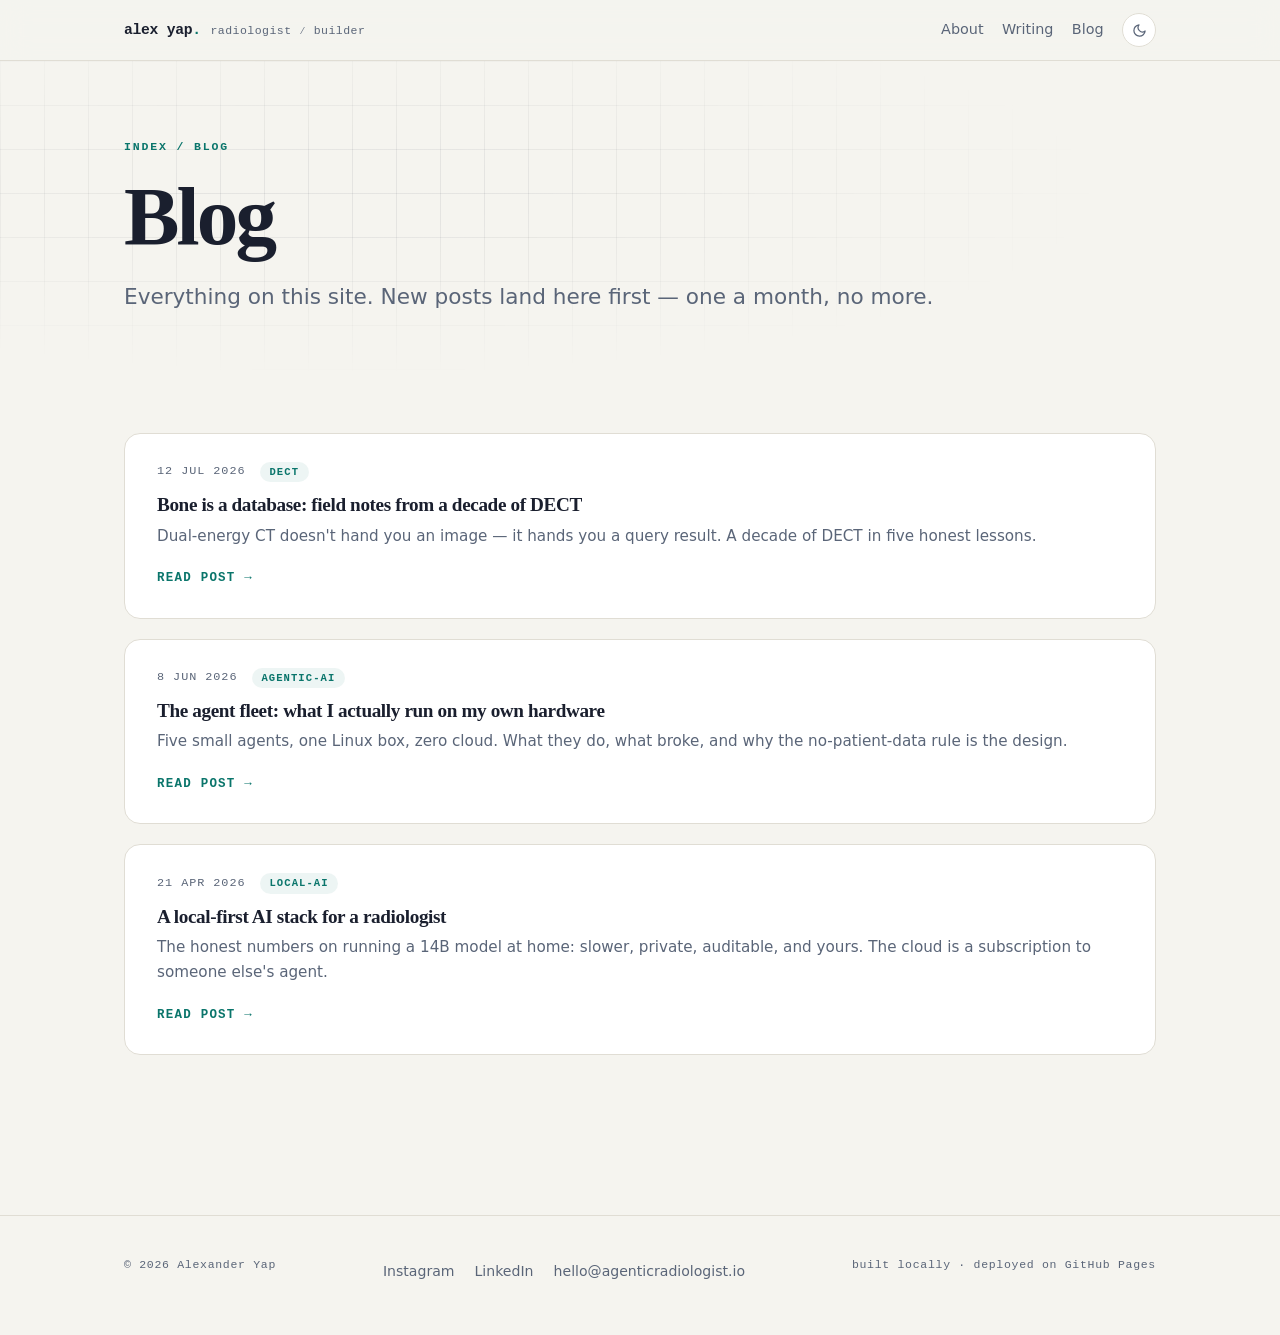
==== blog.html @ a1c874b1 "site: baseline before redesign Snapshot of the live agenticradiologist.io site before the rebuild: c" ====
<!doctype html>
<html lang="en">
<head>
  <meta charset="utf-8">
  <meta name="viewport" content="width=device-width, initial-scale=1">
  <title>Blog — Alexander Yap</title>
  <meta name="description" content="All posts from Alexander Yap: agentic & local-first AI, healthcare & radiology AI, and the journey between two careers.">
  <link rel="icon" href="data:image/svg+xml,%3Csvg xmlns='http://www.w3.org/2000/svg' viewBox='0 0 64 64'%3E%3Crect width='64' height='64' rx='14' fill='%232dd4bf'/%3E%3Ctext x='32' y='44' font-family='monospace' font-size='38' font-weight='700' text-anchor='middle' fill='%230b1220'%3Ea%3C/text%3E%3C/svg%3E">
  <script>
    (function () {
      var t = localStorage.getItem("theme") || (matchMedia("(prefers-color-scheme: dark)").matches ? "dark" : "light");
      document.documentElement.dataset.theme = t;
    })();
  </script>
  <link rel="stylesheet" href="assets/styles.css">
</head>
<body>
  <div class="scroll-progress" aria-hidden="true"></div>
  <a class="skip" href="#main">Skip to content</a>

  <header class="nav">
    <div class="container nav-inner">
      <a class="brand" href="index.html">alex yap<span class="t">.</span><span class="brand-sub">radiologist ∕ builder</span></a>
      <nav class="nav-links" aria-label="Primary">
        <a href="index.html#about">About</a>
        <a href="index.html#writing">Writing</a>
        <a href="blog.html">Blog</a>
        <button class="theme-btn" type="button" aria-label="Toggle color theme">
          <svg class="icon-sun" width="15" height="15" viewBox="0 0 24 24" fill="none" stroke="currentColor" stroke-width="2" stroke-linecap="round" aria-hidden="true"><circle cx="12" cy="12" r="4"/><path d="M12 2v2m0 16v2M4.9 4.9l1.4 1.4m11.4 11.4 1.4 1.4M2 12h2m16 0h2M4.9 19.1l1.4-1.4m11.4-11.4 1.4-1.4"/></svg>
          <svg class="icon-moon" width="15" height="15" viewBox="0 0 24 24" fill="none" stroke="currentColor" stroke-width="2" stroke-linecap="round" stroke-linejoin="round" aria-hidden="true"><path d="M21 12.8A9 9 0 1 1 11.2 3a7 7 0 0 0 9.8 9.8Z"/></svg>
        </button>
      </nav>
    </div>
  </header>

  <main id="main">
    <section class="hero hero-sm">
      <div class="container">
        <p class="label reveal">index / blog</p>
        <h1 class="reveal" style="--d:.05s">Blog</h1>
        <p class="lede reveal" style="--d:.1s">Everything on this site. New posts land here first — one a month, no more.</p>
      </div>
    </section>

    <section class="section" style="padding-top: 2rem;">
      <div class="container">
        <div class="post-grid" id="post-grid" data-posts="all"></div>
      </div>
    </section>
  </main>

  <footer class="footer">
    <div class="container footer-inner">
      <p class="colophon">© <span id="year">2026</span> Alexander Yap</p>
      <nav class="footer-links" aria-label="Elsewhere">
        <a href="https://instagram.com/agenticjourney" target="_blank" rel="me">Instagram</a>
        <a href="https://www.linkedin.com/in/alexanderyaprad/" target="_blank" rel="noopener">LinkedIn</a>
        <a href="mailto:hello@agenticradiologist.io">hello@agenticradiologist.io</a>
      </nav>
      <p class="colophon">built locally · deployed on GitHub Pages</p>
    </div>
  </footer>

  <script src="assets/script.js"></script>
</body>
</html>
---- assets/styles.css ----
/* agenticradiologist.io — cinematic editorial theme
   System fonts, no dependencies. Light/dark via data-theme (set before paint). */

/* ================================================================
   1. TOKENS
   ================================================================ */
:root {
  --bg:            #f5f4ef;
  --surface:       #ffffff;
  --surface-2:     #edecea;
  --text:          #1a1f2e;
  --muted:         #5a6578;
  --border:        #e0ddd4;
  --accent:        #0a756b;
  --on-accent:     #f5f4ef;
  --accent-soft:   rgba(10,117,107,0.07);
  --grid:          rgba(26,31,46,0.07);
  --shadow-sm:     0 1px 3px rgba(16,24,40,0.06), 0 4px 12px rgba(16,24,40,0.04);
  --shadow:        0 4px 8px rgba(16,24,40,0.05), 0 12px 32px rgba(16,24,40,0.08);
  --shadow-lg:     0 8px 16px rgba(16,24,40,0.06), 0 24px 48px rgba(16,24,40,0.10);
  --glow:          0 0 0 1px rgba(10,117,107,0.10), 0 4px 24px rgba(10,117,107,0.06);
  --serif:         "Iowan Old Style","Palatino Linotype",Palatino,Georgia,"Times New Roman",serif;
  --sans:          Inter,system-ui,-apple-system,"Segoe UI",Roboto,sans-serif;
  --mono:          "JetBrains Mono",ui-monospace,"SF Mono",SFMono-Regular,Menlo,Consolas,monospace;
  color-scheme:    light;
}
:root[data-theme="dark"] {
  --bg:            #090e18;
  --surface:       #0f1624;
  --surface-2:     #0c1220;
  --text:          #e4eaf4;
  --muted:         #8899b0;
  --border:        #1e2d48;
  --accent:        #2dd4bf;
  --on-accent:     #041f1a;
  --accent-soft:   rgba(45,212,191,0.08);
  --grid:          rgba(136,153,176,0.10);
  --shadow-sm:     0 1px 4px rgba(0,0,0,0.20), 0 4px 12px rgba(0,0,0,0.15);
  --shadow:        0 4px 8px rgba(0,0,0,0.20), 0 12px 32px rgba(0,0,0,0.25);
  --shadow-lg:     0 8px 16px rgba(0,0,0,0.25), 0 24px 48px rgba(0,0,0,0.30);
  --glow:          0 0 0 1px rgba(45,212,191,0.12), 0 4px 24px rgba(45,212,191,0.06);
  color-scheme:    dark;
}

/* ================================================================
   2. BASE
   ================================================================ */
*,*::before,*::after { box-sizing: border-box; }
html { -webkit-text-size-adjust: 100%; }
body {
  margin: 0;
  background: var(--bg);
  color: var(--text);
  font: 16px/1.65 var(--sans);
  -webkit-font-smoothing: antialiased;
  -moz-osx-font-smoothing: grayscale;
  overflow-x: hidden;
}
h1,h2,h3 { font-family: var(--serif); font-weight: 600; line-height: 1.12; letter-spacing: -0.02em; margin: 0 0 0.6em; }
h1 { font-size: clamp(2.8rem,7.5vw,5.2rem); font-weight: 700; letter-spacing: -0.035em; }
h2 { font-size: clamp(1.7rem,3.8vw,2.5rem); }
h3 { font-size: 1.2rem; }
p  { margin: 0 0 1.1em; }
a  { color: var(--accent); }
::selection { background: var(--accent); color: var(--on-accent); }
:focus-visible { outline: 2px solid var(--accent); outline-offset: 3px; border-radius: 4px; }

.container { max-width: 1080px; margin-inline: auto; padding-inline: 1.5rem; }
.narrow    { max-width: 720px; }
.label {
  font: 600 0.72rem/1 var(--mono);
  letter-spacing: 0.16em; text-transform: uppercase;
  color: var(--accent); margin: 0 0 1.1rem;
}
.accent { color: var(--accent); }

/* ================================================================
   3. SCROLL PROGRESS
   ================================================================ */
.scroll-progress {
  position: fixed; top: 0; left: 0;
  width: 100%; height: 3px;
  background: var(--accent);
  transform-origin: left;
  transform: scaleX(0);
  z-index: 200;
  pointer-events: none;
}

/* ================================================================
   4. SKIP LINK
   ================================================================ */
.skip {
  position: absolute; left: -999px; top: 0; z-index: 300;
  background: var(--accent); color: var(--on-accent);
  padding: 0.6rem 1rem; border-radius: 0 0 8px 0;
  text-decoration: none; font-weight: 600;
}
.skip:focus { left: 0; }

/* ================================================================
   5. NAV
   ================================================================ */
.nav {
  position: sticky; top: 0; z-index: 20;
  background: color-mix(in srgb, var(--bg) 82%, transparent);
  backdrop-filter: blur(14px) saturate(1.3);
  -webkit-backdrop-filter: blur(14px) saturate(1.3);
  border-bottom: 1px solid var(--border);
}
.nav-inner {
  display: flex; align-items: center; justify-content: space-between;
  gap: 1rem; height: 60px;
}
.brand {
  font: 600 0.92rem/1 var(--mono);
  color: var(--text); text-decoration: none; letter-spacing: -0.02em;
}
.brand .t { color: var(--accent); }
.brand-sub {
  font: 400 0.72rem/1 var(--mono); color: var(--muted);
  margin-left: 0.6rem; letter-spacing: 0.04em;
}
.nav-links { display: flex; align-items: center; gap: 1.15rem; }
.nav-links a {
  color: var(--muted); text-decoration: none; font-size: 0.9rem;
  transition: color 0.18s ease;
}
.nav-links a:hover { color: var(--text); }
.theme-btn {
  display: grid; place-items: center;
  width: 34px; height: 34px;
  background: var(--surface); color: var(--muted);
  border: 1px solid var(--border); border-radius: 999px;
  cursor: pointer;
  transition: color 0.18s ease, border-color 0.18s ease, box-shadow 0.18s ease;
}
.theme-btn:hover { color: var(--accent); border-color: var(--accent); box-shadow: var(--glow); }
:root[data-theme="dark"] .icon-sun  { display: block; }
:root[data-theme="dark"] .icon-moon { display: none; }
:root:not([data-theme="dark"]) .icon-sun { display: none; }

/* ================================================================
   6. HERO — full viewport, cinematic entrance
   ================================================================ */
.hero {
  position: relative;
  min-height: 100dvh; min-height: 100vh;
  display: flex; align-items: center;
  padding: 6rem 0; overflow: hidden;
}
.hero::before {
  content: "";
  position: absolute; inset: 0; pointer-events: none;
  background-image:
    linear-gradient(var(--grid) 1px, transparent 1px),
    linear-gradient(90deg, var(--grid) 1px, transparent 1px);
  background-size: 44px 44px;
  -webkit-mask-image: radial-gradient(75% 70% at 28% 38%, #000 15%, transparent 78%);
  mask-image: radial-gradient(75% 70% at 28% 38%, #000 15%, transparent 78%);
}
.hero > .container { position: relative; }
.hero h1 { margin-bottom: 1rem; }
.hero h1 .accent {
  text-shadow: 0 0 40px color-mix(in srgb, var(--accent) 45%, transparent);
}
.hero .lede {
  font-size: clamp(1.1rem,2.2vw,1.35rem);
  color: var(--muted); max-width: 54ch;
  margin-bottom: 2.4rem;
}
.hero-ctas { display: flex; flex-wrap: wrap; gap: 0.75rem; margin-bottom: 2.2rem; }
.hero-meta {
  font: 500 0.74rem/1.6 var(--mono);
  letter-spacing: 0.08em; text-transform: uppercase;
  color: var(--muted); margin: 0;
}
.cursor { color: var(--accent); }

/* hero entrance keyframes */
.hero-anim {
  opacity: 0;
  will-change: opacity, transform, filter;
  animation: heroFadeIn 0.8s cubic-bezier(0.22,1,0.36,1) var(--d, 0s) both;
}
@keyframes heroFadeIn {
  from { opacity: 0; transform: translateY(28px); filter: blur(6px); }
  to   { opacity: 1; transform: none;           filter: none; }
}

.hero-sm { min-height: auto; display: block; padding: 5rem 0 3rem; }
.hero-sm .lede { max-width: 60ch; }

/* ================================================================
   7. BUTTONS
   ================================================================ */
.btn {
  display: inline-flex; align-items: center; gap: 0.5rem;
  font: 600 0.95rem/1 var(--sans);
  padding: 0.8rem 1.35rem; border-radius: 12px;
  border: 1px solid transparent; cursor: pointer; text-decoration: none;
  transition: transform 0.2s cubic-bezier(0.22,1,0.36,1),
              box-shadow 0.2s ease,
              background 0.2s ease,
              border-color 0.2s ease;
}
.btn:active { transform: translateY(1px) scale(0.98); }
.btn-primary {
  background: var(--accent); color: var(--on-accent);
  box-shadow: 0 2px 8px color-mix(in srgb, var(--accent) 25%, transparent);
}
.btn-primary:hover {
  transform: translateY(-2px);
  box-shadow: 0 4px 20px color-mix(in srgb, var(--accent) 40%, transparent),
              0 0 40px color-mix(in srgb, var(--accent) 15%, transparent);
}
.btn-ghost {
  background: transparent; color: var(--text);
  border-color: var(--border);
}
.btn-ghost:hover {
  border-color: var(--accent); color: var(--accent);
  transform: translateY(-2px);
  box-shadow: var(--glow);
}
.btn:disabled { opacity: 0.5; cursor: wait; }

/* ================================================================
   8. SECTIONS
   ================================================================ */
.section { padding: 8rem 0; }
.section.alt {
  background: var(--surface-2);
  border-block: 1px solid var(--border);
}
.section-head { max-width: 640px; margin-bottom: 3rem; }

/* ================================================================
   9. CARDS
   ================================================================ */
.grid   { display: grid; gap: 1.5rem; }
.grid-2 { grid-template-columns: repeat(2, 1fr); }
.grid-3 { grid-template-columns: repeat(3, 1fr); }

.card {
  background: var(--surface);
  border: 1px solid var(--border);
  border-radius: 16px;
  padding: 2rem;
  transform-style: preserve-3d;
  transition: transform 0.3s cubic-bezier(0.22,1,0.36,1),
              box-shadow 0.3s ease,
              border-color 0.3s ease;
}
.card:hover {
  transform: translateY(-6px);
  box-shadow: var(--shadow-lg);
  border-color: color-mix(in srgb, var(--accent) 40%, var(--border));
}
.card .num {
  font: 600 0.72rem/1 var(--mono);
  letter-spacing: 0.14em; color: var(--accent);
  display: block; margin-bottom: 1rem;
}
.card p { color: var(--muted); font-size: 0.95rem; margin: 0; }

/* ================================================================
   10. SELECTED WORK
   ================================================================ */
.work-grid {
  display: grid; gap: 1.5rem;
  grid-template-columns: repeat(auto-fill, minmax(270px, 1fr));
}
.work {
  display: flex; flex-direction: column;
  background: var(--surface);
  border: 1px solid var(--border);
  border-radius: 16px;
  padding: 1.75rem;
  color: inherit; text-decoration: none;
  transform-style: preserve-3d;
  transition: transform 0.3s cubic-bezier(0.22,1,0.36,1),
              box-shadow 0.3s ease,
              border-color 0.3s ease;
}
.work:hover {
  transform: translateY(-6px);
  box-shadow: var(--shadow-lg);
  border-color: color-mix(in srgb, var(--accent) 40%, var(--border));
}
.work .num {
  font: 600 0.72rem/1 var(--mono);
  letter-spacing: 0.14em; color: var(--accent);
  display: block; margin-bottom: 0.9rem;
}
.work h3 { margin: 0 0 0.5rem; }
.work p  { color: var(--muted); font-size: 0.95rem; flex: 1; margin: 0 0 1.2rem; }
.work .visit {
  font: 600 0.76rem/1 var(--mono);
  letter-spacing: 0.06em; color: var(--accent);
}

/* ================================================================
   11. POST CARDS
   ================================================================ */
.post-grid { display: grid; gap: 1.25rem; }
.post {
  display: block;
  background: var(--surface);
  border: 1px solid var(--border);
  border-radius: 16px;
  padding: 1.75rem 2rem;
  color: inherit; text-decoration: none;
  transition: transform 0.3s cubic-bezier(0.22,1,0.36,1),
              box-shadow 0.3s ease,
              border-color 0.3s ease,
              border-left-color 0.3s ease;
}
.post:hover {
  transform: translateY(-4px);
  box-shadow: var(--shadow-lg);
  border-color: color-mix(in srgb, var(--accent) 40%, var(--border));
}
.post-meta { display: flex; align-items: center; gap: 0.9rem; margin-bottom: 0.75rem; }
.post-meta time {
  font: 500 0.74rem/1 var(--mono);
  letter-spacing: 0.08em; text-transform: uppercase;
  color: var(--muted);
}
.post h3 { margin-bottom: 0.5rem; }
.post h3 .t:hover { text-decoration: underline; text-underline-offset: 3px; }
.post .excerpt { color: var(--muted); font-size: 0.95rem; margin: 0 0 0.9rem; }
.post .read {
  font: 600 0.78rem/1 var(--mono);
  letter-spacing: 0.1em; text-transform: uppercase;
  color: var(--accent);
}

.tag {
  font: 600 0.66rem/1 var(--mono);
  letter-spacing: 0.1em; text-transform: uppercase;
  color: var(--accent); background: var(--accent-soft);
  padding: 0.3rem 0.6rem; border-radius: 999px;
  white-space: nowrap;
}

.grid-empty, .grid-error {
  font: 500 0.85rem/1.6 var(--mono); color: var(--muted);
  border: 1px dashed var(--border); border-radius: 12px;
  padding: 1.5rem; text-align: center;
}

.all-posts {
  display: inline-block; margin-top: 2.5rem;
  font-weight: 600;
  transition: color 0.18s ease;
}
.all-posts:hover { color: var(--text); }

/* ================================================================
   12. NEWSLETTER
   ================================================================ */
.signup {
  background: var(--surface);
  border: 1px solid var(--border);
  border-radius: 20px;
  padding: 3rem;
  max-width: 640px;
  transition: box-shadow 0.3s ease;
}
.signup:hover { box-shadow: var(--glow); }
.signup h2 { margin-bottom: 0.4rem; }
.signup .sub { color: var(--muted); font-size: 0.95rem; margin-bottom: 1.6rem; }
.signup-form { display: flex; gap: 0.6rem; flex-wrap: wrap; }
.signup-form input[type="email"] {
  flex: 1; min-width: 200px;
  background: var(--bg); color: var(--text);
  border: 1px solid var(--border); border-radius: 12px;
  padding: 0.8rem 1.1rem; font: inherit;
  transition: border-color 0.2s ease, box-shadow 0.2s ease;
}
.signup-form input[type="email"]:focus {
  border-color: var(--accent); outline: none;
  box-shadow: 0 0 0 3px color-mix(in srgb, var(--accent) 15%, transparent);
}
.signup-msg {
  min-height: 1.5rem; margin: 1rem 0 0;
  font: 500 0.82rem/1.5 var(--mono);
  color: var(--accent);
}

/* ================================================================
   13. FOOTER
   ================================================================ */
.footer { border-top: 1px solid var(--border); padding: 2.5rem 0 3rem; margin-top: 2rem; }
.footer-inner {
  display: flex; flex-wrap: wrap; gap: 1rem;
  align-items: center; justify-content: space-between;
}
.footer a { color: var(--muted); text-decoration: none; font-size: 0.88rem; transition: color 0.18s; }
.footer a:hover { color: var(--accent); }
.footer .colophon { font: 500 0.72rem/1.6 var(--mono); letter-spacing: 0.06em; color: var(--muted); }
.footer-links { display: flex; gap: 1.25rem; }

/* ================================================================
   14. POST PAGE
   ================================================================ */
.post-page { padding: 5rem 0 4rem; }
.post-page header { max-width: 720px; margin-bottom: 3rem; }
.post-page h1 { font-size: clamp(2rem,5vw,3.2rem); }
.post-page .meta {
  font: 500 0.78rem/1.6 var(--mono); letter-spacing: 0.06em;
  color: var(--muted); margin: 0 0 1.25rem;
}
.post-page header::after {
  content: ""; display: block;
  margin-top: 2rem; height: 1px; background: var(--border);
}
.prose { max-width: 68ch; font-size: 1.02rem; line-height: 1.78; }
.prose h2 { font-size: 1.5rem; margin: 2.4rem 0 0.8rem; }
.prose ul { margin: 0 0 1.25rem; padding-left: 1.25rem; }
.prose li { margin-bottom: 0.5rem; }
.prose code {
  font: 500 0.85em var(--mono);
  background: var(--surface-2); padding: 0.15em 0.4em; border-radius: 6px;
}
.prose pre {
  background: var(--surface-2); border: 1px solid var(--border);
  border-radius: 14px; padding: 1.4rem 1.5rem;
  overflow-x: auto; font: 0.84rem/1.7 var(--mono); margin: 0 0 1.5rem;
}
.prose pre code { background: none; padding: 0; }
.seed-note {
  max-width: 68ch;
  border: 1px dashed var(--border); border-radius: 14px;
  padding: 1.1rem 1.3rem; margin-top: 3rem;
  font: 500 0.78rem/1.6 var(--mono); color: var(--muted);
}
.back {
  display: inline-block; margin-top: 2.5rem;
  font: 600 0.78rem/1 var(--mono); letter-spacing: 0.1em;
  text-transform: uppercase; text-decoration: none;
}
.back:hover { text-decoration: underline; text-underline-offset: 3px; }

/* ================================================================
   15. MOTION — scroll reveal + hero entrance + reduced-motion guard
   ================================================================ */
@media (prefers-reduced-motion: no-preference) {
  html { scroll-behavior: smooth; }
  .reveal {
    opacity: 0; transform: translateY(22px); filter: blur(4px);
    transition: opacity 0.6s ease var(--d, 0s),
                transform 0.6s ease var(--d, 0s),
                filter 0.6s ease var(--d, 0s);
  }
  .reveal.in { opacity: 1; transform: none; filter: none; }
  .cursor { animation: blink 1.1s steps(1) infinite; }
  @keyframes blink { 50% { opacity: 0; } }
}
@media (prefers-reduced-motion: reduce) {
  .hero-anim { opacity: 1; animation: none; }
  .reveal    { opacity: 1; transform: none; filter: none; }
}

/* ================================================================
   16. RESPONSIVE
   ================================================================ */
@media (max-width: 820px) {
  .grid-2, .grid-3 { grid-template-columns: 1fr; }
  .section { padding: 5rem 0; }
  .hero { min-height: auto; padding: 5rem 0 4rem; display: block; }
  .signup { padding: 2rem; border-radius: 16px; }
  .brand-sub { display: none; }
}
@media (max-width: 480px) {
  .nav-links { gap: 0.85rem; }
  .nav-links a { font-size: 0.84rem; }
  .container { padding-inline: 1.15rem; }
  .post { padding: 1.3rem; }
  .signup-form .btn { width: 100%; justify-content: center; }
  .hero h1 { font-size: clamp(2.4rem, 10vw, 3.2rem); }
}
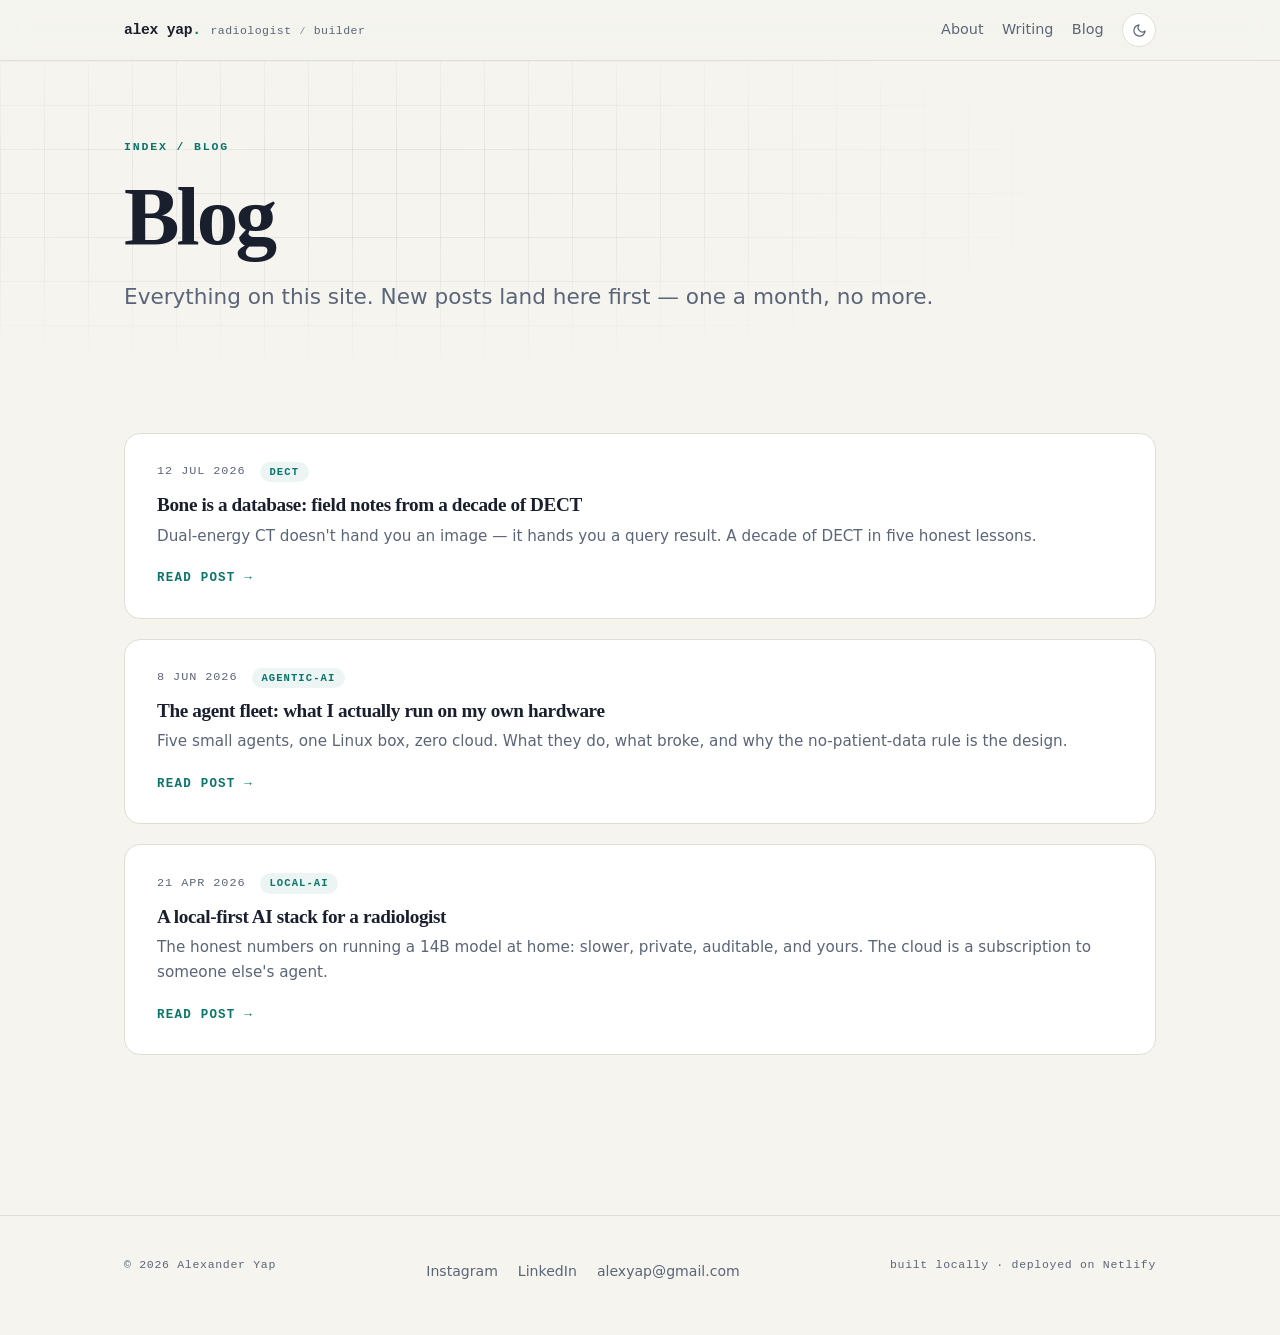
==== commit eb465ff9: "fix: live contact email (domain unregistered), correct host credit, drop dangling CNAME; reframe pRI" ====
--- a/blog.html
+++ b/blog.html
@@ -55,9 +55,9 @@
       <nav class="footer-links" aria-label="Elsewhere">
         <a href="https://instagram.com/agenticjourney" target="_blank" rel="me">Instagram</a>
         <a href="https://www.linkedin.com/in/alexanderyaprad/" target="_blank" rel="noopener">LinkedIn</a>
-        <a href="mailto:hello@agenticradiologist.io">hello@agenticradiologist.io</a>
+        <a href="mailto:alexyap@gmail.com">alexyap@gmail.com</a>
       </nav>
-      <p class="colophon">built locally · deployed on GitHub Pages</p>
+      <p class="colophon">built locally · deployed on Netlify</p>
     </div>
   </footer>
 
--- a/assets/styles.css
+++ b/assets/styles.css
@@ -1,4 +1,4 @@
-/* agenticradiologist.io — cinematic editorial theme
+/* agenticradiologist — cinematic editorial theme
    System fonts, no dependencies. Light/dark via data-theme (set before paint). */
 
 /* ================================================================
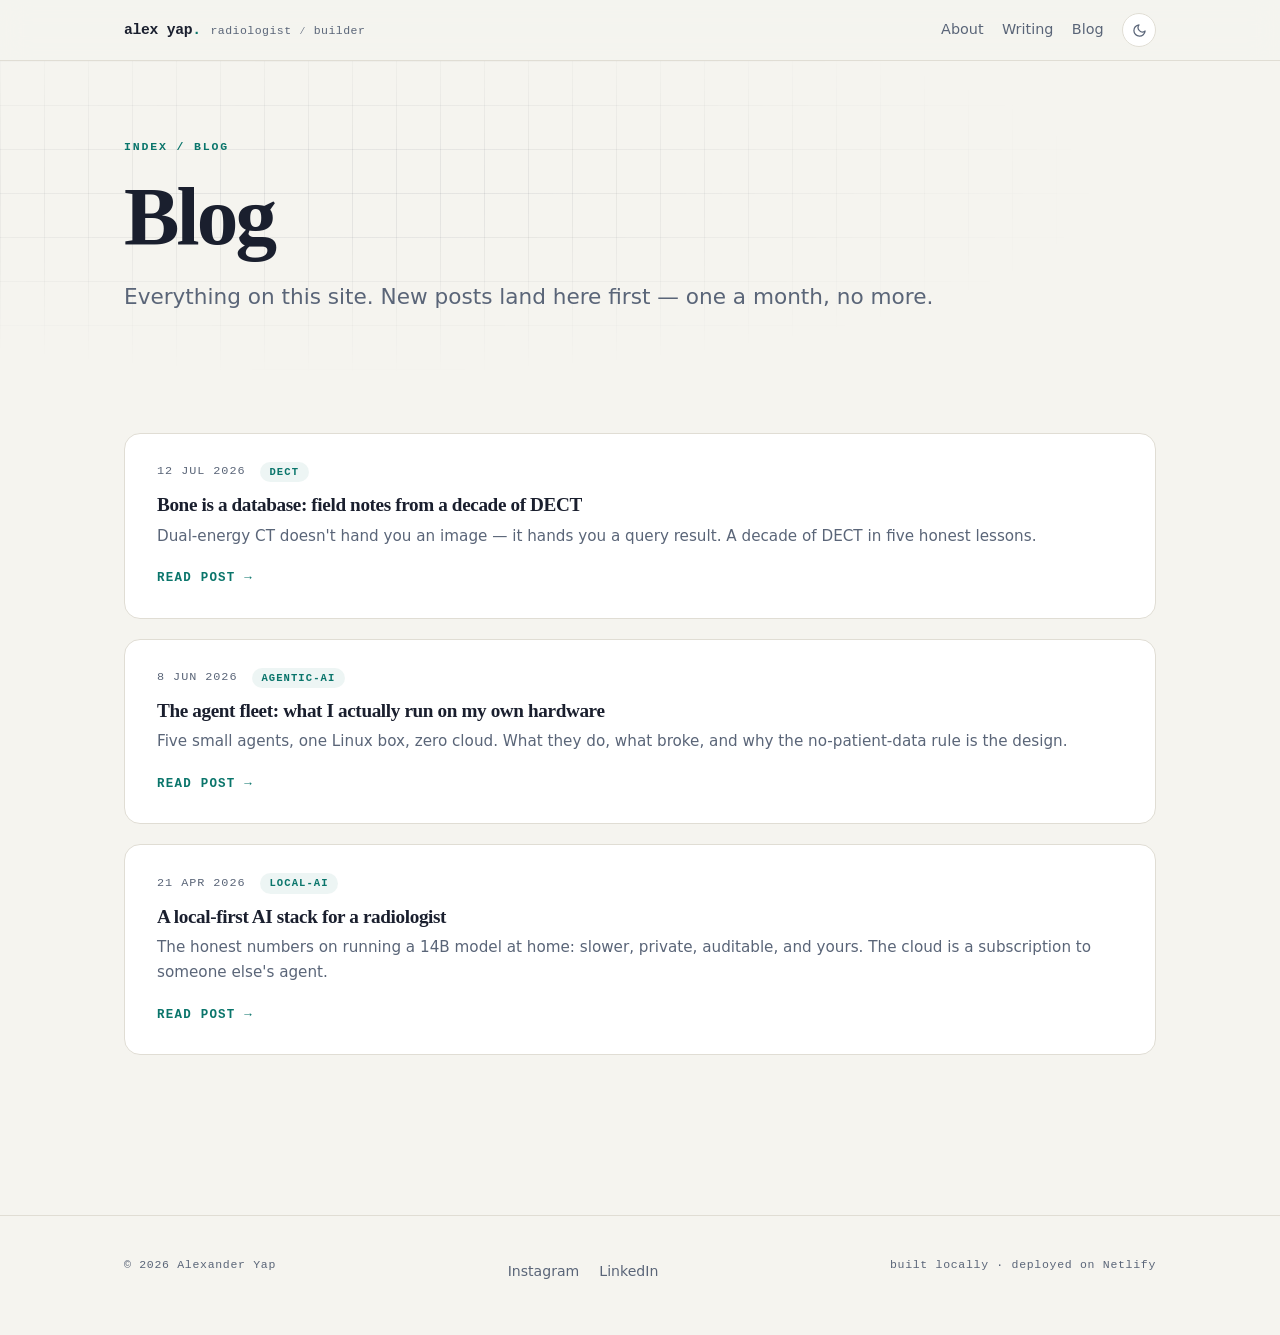
==== commit 77f03063: "fix: drop public email from footers and newsletter errors; LinkedIn is the contact" ====
--- a/blog.html
+++ b/blog.html
@@ -55,7 +55,6 @@
       <nav class="footer-links" aria-label="Elsewhere">
         <a href="https://instagram.com/agenticjourney" target="_blank" rel="me">Instagram</a>
         <a href="https://www.linkedin.com/in/alexanderyaprad/" target="_blank" rel="noopener">LinkedIn</a>
-        <a href="mailto:alexyap@gmail.com">alexyap@gmail.com</a>
       </nav>
       <p class="colophon">built locally · deployed on Netlify</p>
     </div>
